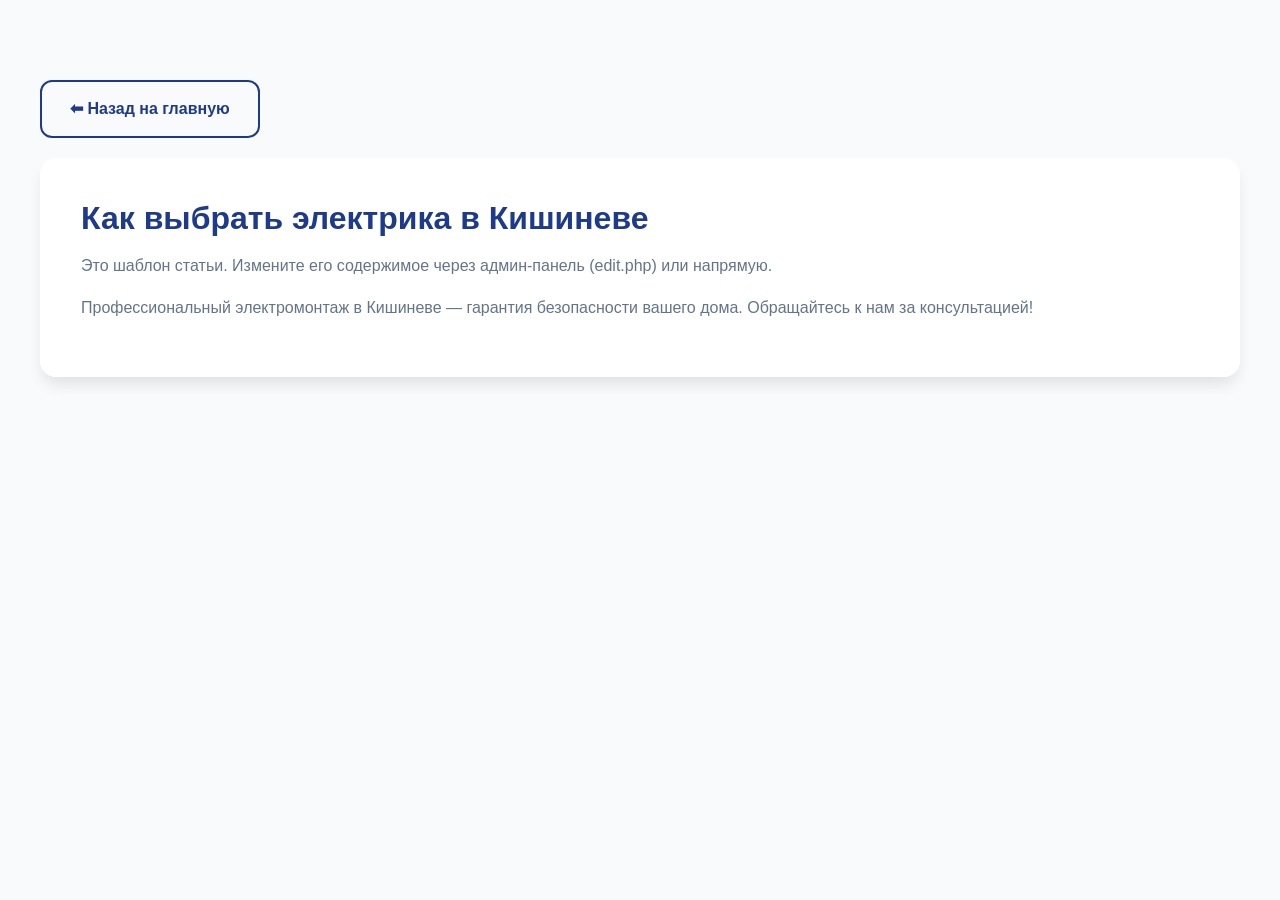
==== articles/article-1.html @ 0e9ad49f "Initial commit" ====
﻿<!DOCTYPE html>
<html lang='ru'>
<head>
    <meta charset='UTF-8'>
    <meta name='viewport' content='width=device-width, initial-scale=1.0'>
    <title>Как выбрать электрика в Кишиневе | Электрик Кишинев</title>
    <link rel='stylesheet' href='../style.css'>
</head>
<body class='bg-light'>
    <div class='container section-padding'>
        <a href='../index.html' class='btn btn-outline' style='margin-bottom: 20px;'>⬅ Назад на главную</a>
        <div class='glass-panel'>
            <h1>Как выбрать электрика в Кишиневе</h1>
            <p>Это шаблон статьи. Измените его содержимое через админ-панель (edit.php) или напрямую.</p>
            <p>Профессиональный электромонтаж в Кишиневе — гарантия безопасности вашего дома. Обращайтесь к нам за консультацией!</p>
        </div>
    </div>
</body>
</html>
---- style.css ----
:root {
  --primary: #1E3A8A; /* Deep Blue */
  --primary-light: #3B82F6;
  --accent: #F59E0B; /* Amber/Yellow for Electricity */
  --accent-hover: #D97706;
  --bg-light: #F8FAFC;
  --bg-white: #FFFFFF;
  --text-dark: #1E293B;
  --text-muted: #64748B;
  --bg-dark: #0F172A;
  --bg-darker: #020617;
  --glass-bg: rgba(255, 255, 255, 0.9);
  --glass-border: rgba(255, 255, 255, 0.2);
  --shadow-sm: 0 1px 3px rgba(0,0,0,0.1);
  --shadow-md: 0 4px 6px -1px rgba(0,0,0,0.1);
  --shadow-lg: 0 10px 15px -3px rgba(0,0,0,0.1);
  --radius: 12px;
  --transition: all 0.3s ease;
  
  --font-heading: 'Montserrat', sans-serif;
  --font-body: 'Inter', sans-serif;
}

* { margin: 0; padding: 0; box-sizing: border-box; }

html {
  scroll-behavior: smooth;
  font-size: 16px;
}

body {
  font-family: var(--font-body);
  color: var(--text-dark);
  background-color: var(--bg-light);
  line-height: 1.6;
}

/* Typography */
h1, h2, h3, h4, h5, h6 {
  font-family: var(--font-heading);
  font-weight: 700;
  line-height: 1.2;
  margin-bottom: 0.5em;
  color: var(--primary);
}

p { margin-bottom: 1rem; color: var(--text-muted); }
a { text-decoration: none; color: inherit; transition: var(--transition); }
ul { list-style: none; }

/* Layout & Utils */
.container {
  max-width: 1200px;
  margin: 0 auto;
  padding: 0 20px;
}
.container-narrow { max-width: 800px; }
.section-padding { padding: 80px 0; }
.text-center { text-align: center; }
.mt-15 { margin-top: 15px; }
.mt-30 { margin-top: 30px; }
.w-100 { width: 100%; }
.hidden { display: none !important; }
.bg-light { background-color: var(--bg-light); }
.bg-dark { background-color: var(--bg-dark); color: white; }
.bg-dark h2, .bg-dark h3, .bg-dark h4 { color: white; }
.bg-darker { background-color: var(--bg-darker); }

/* Grids */
.grid-2 { display: grid; grid-template-columns: repeat(2, 1fr); gap: 30px; }
.grid-3 { display: grid; grid-template-columns: repeat(auto-fit, minmax(300px, 1fr)); gap: 30px; }
.grid-4 { display: grid; grid-template-columns: repeat(auto-fit, minmax(250px, 1fr)); gap: 30px; }
.align-center { align-items: center; }

/* Buttons */
.btn {
  display: inline-block;
  padding: 14px 28px;
  border-radius: var(--radius);
  font-weight: 600;
  cursor: pointer;
  border: 2px solid transparent;
  text-align: center;
  transition: var(--transition);
  font-family: var(--font-heading);
}

.btn-primary {
  background-color: var(--accent);
  color: #fff;
  box-shadow: 0 4px 14px rgba(245, 158, 11, 0.4);
}
.btn-primary:hover {
  background-color: var(--accent-hover);
  transform: translateY(-2px);
  box-shadow: 0 6px 20px rgba(245, 158, 11, 0.6);
}

.btn-secondary {
  background-color: var(--bg-light);
  color: var(--text-dark);
  border: 2px solid #E2E8F0;
}
.btn-secondary:hover { background-color: #E2E8F0; }

.btn-outline {
  background-color: transparent;
  color: var(--primary);
  border-color: var(--primary);
}
.btn-outline:hover {
  background-color: var(--primary);
  color: white;
}

/* Glass Panel */
.glass-panel {
  background: var(--glass-bg);
  backdrop-filter: blur(10px);
  border: 1px solid var(--glass-border);
  border-radius: 16px;
  padding: 40px;
  box-shadow: var(--shadow-lg);
}

/* Navbar */
.navbar {
  position: fixed;
  top: 0; left: 0; right: 0;
  background: rgba(255, 255, 255, 0.95);
  backdrop-filter: blur(10px);
  z-index: 1000;
  box-shadow: var(--shadow-sm);
  padding: 15px 0;
}
.nav-wrapper {
  display: flex;
  justify-content: space-between;
  align-items: center;
}
.logo {
  font-family: var(--font-heading);
  font-weight: 800;
  font-size: 1.5rem;
  color: var(--primary);
  display: flex;
  align-items: center;
  gap: 10px;
}
.nav-right { display: flex; align-items: center; gap: 20px; }
.phone-link {
  font-weight: 700;
  color: var(--text-dark);
  font-size: 1.1rem;
}

/* Language Toggle Switch */
.lang-switch { display: flex; align-items: center; gap: 8px; font-weight: 600; font-size: 0.9rem;}
.lang-label { color: var(--text-muted); transition: 0.3s; }
.lang-label.active { color: var(--primary); font-weight: 800; }
.switch { position: relative; display: inline-block; width: 44px; height: 24px; }
.switch input { opacity: 0; width: 0; height: 0; }
.slider {
  position: absolute; cursor: pointer;
  top: 0; left: 0; right: 0; bottom: 0;
  background-color: var(--primary-light);
  transition: .4s;
}
.slider:before {
  position: absolute; content: "";
  height: 18px; width: 18px; left: 3px; bottom: 3px;
  background-color: white; transition: .4s;
}
input:checked + .slider { background-color: var(--accent); }
input:checked + .slider:before { transform: translateX(20px); }
.slider.round { border-radius: 34px; }
.slider.round:before { border-radius: 50%; }

/* Hero */
.hero {
  padding: 160px 0 80px;
  background: linear-gradient(135deg, #EFF6FF 0%, #DBEAFE 100%);
  position: relative;
  overflow: hidden;
}
.hero::before {
  content: '';
  position: absolute; right: -10%; top: 0;
  width: 50%; height: 100%;
  background: url('hero-bg.jpg') center/cover no-repeat;
  opacity: 0.1; /* Adjust background */
  z-index: 0;
}
.hero-content {
  position: relative; z-index: 1;
  max-width: 650px;
}
.hero h1 { font-size: 3.5rem; margin-bottom: 20px; }
.hero-subtitle { font-size: 1.25rem; margin-bottom: 40px; color: var(--text-dark); }
.badge {
  display: inline-block;
  background: rgba(30, 58, 138, 0.1);
  color: var(--primary);
  padding: 6px 14px;
  border-radius: 20px;
  font-size: 0.9rem;
  font-weight: 600;
  margin-bottom: 15px;
}
.hero-cta { display: flex; gap: 15px; }

/* Cards & Grid Items */
.benefit-card {
  background: var(--bg-white);
  padding: 30px;
  border-radius: var(--radius);
  box-shadow: var(--shadow-sm);
  transition: var(--transition);
  border-top: 4px solid var(--accent);
}
.benefit-card:hover { transform: translateY(-5px); box-shadow: var(--shadow-md); }
.benefit-card .icon { font-size: 2.5rem; margin-bottom: 15px; }

.service-card {
  background: var(--bg-white);
  border-radius: var(--radius);
  overflow: hidden;
  box-shadow: var(--shadow-sm);
}
.service-card img { width: 100%; height: 200px; object-fit: cover; }
.service-card h3, .service-card p { padding: 0 20px; }
.service-card h3 { margin-top: 20px; }
.service-card p { margin-bottom: 20px; }

/* Calculator / Quiz */
.quiz-header { margin-bottom: 30px; }
.progress-bar { width: 100%; height: 8px; background: #E2E8F0; border-radius: 4px; margin-top: 15px; overflow: hidden; }
.progress { height: 100%; background: var(--accent); transition: width 0.3s ease; }
.quiz-step h3 { margin-bottom: 20px; font-size: 1.5rem; }
.quiz-options { display: flex; flex-direction: column; gap: 15px; }
.quiz-radio {
  display: flex; align-items: center; padding: 15px 20px;
  border: 2px solid #E2E8F0; border-radius: 8px; cursor: pointer; transition: 0.2s;
}
.quiz-radio:hover { border-color: var(--primary-light); }
.quiz-radio input { margin-right: 15px; transform: scale(1.2); }
.quiz-input {
  width: 100%; padding: 15px; border: 2px solid #E2E8F0; border-radius: 8px;
  font-size: 1.1rem; font-family: var(--font-body);
}

/* Forms */
.form-group { margin-bottom: 20px; }
.form-control {
  width: 100%; padding: 14px; border: 1px solid #CBD5E1; border-radius: 8px;
  font-family: inherit; font-size: 1rem; transition: 0.3s;
}
.form-control:focus { outline: none; border-color: var(--primary); box-shadow: 0 0 0 3px rgba(59, 130, 246, 0.2); }

/* Steps */
.step-card { text-align: center; padding: 20px; }
.step-num {
  width: 60px; height: 60px; line-height: 60px;
  background: var(--primary); color: white;
  border-radius: 50%; font-size: 1.5rem; font-weight: 700;
  margin: 0 auto 20px; font-family: var(--font-heading);
}

/* Table */
.table-container { overflow-x: auto; }
.prices-table {
  width: 100%; border-collapse: collapse; background: white;
  border-radius: var(--radius); overflow: hidden; box-shadow: var(--shadow-sm);
}
.prices-table th, .prices-table td { padding: 15px 20px; text-align: left; border-bottom: 1px solid #E2E8F0; }
.prices-table th { background: var(--primary); color: white; font-weight: 600; font-family: var(--font-heading);}
.prices-table tr:last-child td { border-bottom: none; }
.prices-table tr:hover td { background: #F8FAFC; }

/* Reviews */
.review-card {
  background: white; padding: 30px; border-radius: var(--radius); box-shadow: var(--shadow-sm);
}
.stars { color: var(--accent); margin-bottom: 15px; font-size: 1.2rem; }
.review-text { font-style: italic; }
.review-author { font-weight: 700; color: var(--primary); margin-top: 15px; }

/* Gallery */
.gallery-item { position: relative; border-radius: var(--radius); overflow: hidden; aspect-ratio: 4/3; }
.gallery-item img { width: 100%; height: 100%; object-fit: cover; transition: 0.5s; }
.gallery-item:hover img { transform: scale(1.05); }
.gallery-label {
  position: absolute; bottom: 0; left: 0; right: 0;
  background: rgba(15, 23, 42, 0.8); color: white;
  padding: 15px; font-weight: 600; transform: translateY(100%); transition: 0.3s;
}
.gallery-item:hover .gallery-label { transform: translateY(0); }

/* Why me & Image */
.rounded-img { border-radius: 20px; box-shadow: var(--shadow-lg); width: 100%; height: auto; }
.check-list li {
  position: relative; padding-left: 30px; margin-bottom: 15px; font-weight: 500; font-size: 1.1rem;
}
.check-list li::before {
  content: '✓'; position: absolute; left: 0; top: 0; color: var(--accent); font-weight: bold; font-size: 1.2rem;
}

/* Footer / Contact */
.accordion-item { border-bottom: 1px solid rgba(255,255,255,0.1); padding: 15px 0; }
.accordion-header { cursor: pointer; display: flex; justify-content: space-between; align-items: center; }
.accordion-body { padding-top: 10px; color: #CBD5E1; }
#articles-list li { margin-bottom: 10px; }
#articles-list a { color: var(--accent); text-decoration: underline; }
#articles-list a:hover { color: white; }

.footer { padding: 30px 0; border-top: 1px solid rgba(255,255,255,0.05); }

/* Responsive */
@media (max-width: 768px) {
  .hero h1 { font-size: 2.5rem; }
  .grid-2, .grid-3, .grid-4 { grid-template-columns: 1fr; }
  .hero-cta { flex-direction: column; }
  .nav-right .phone-link { display: none; }
}
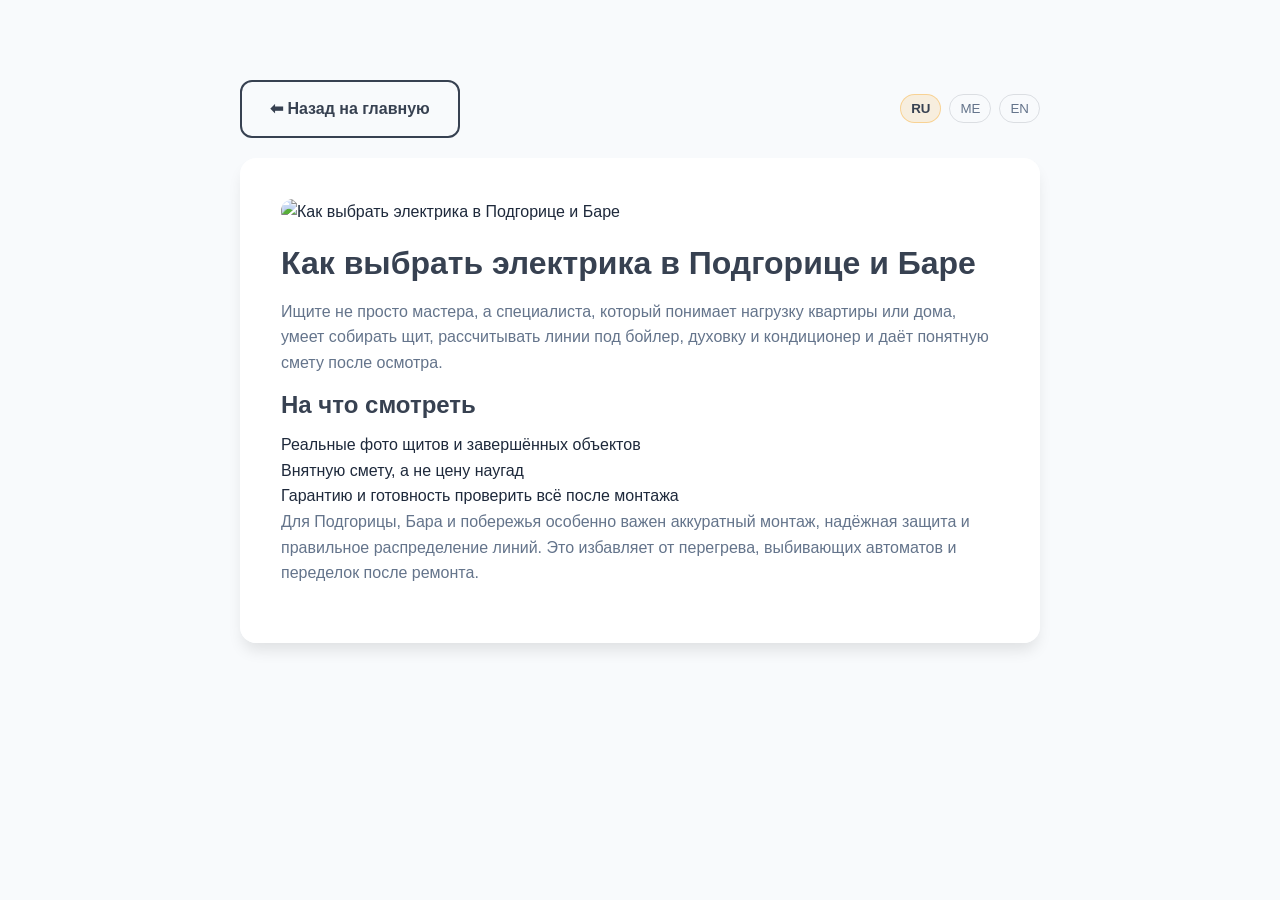
==== commit 1992fc86: "Localize site for Montenegro, add RU/ME/EN, update logo and articles" ====
--- a/articles/article-1.html
+++ b/articles/article-1.html
@@ -1,19 +1,11 @@
 ﻿<!DOCTYPE html>
-<html lang='ru'>
+<html lang="ru">
 <head>
-    <meta charset='UTF-8'>
-    <meta name='viewport' content='width=device-width, initial-scale=1.0'>
-    <title>Как выбрать электрика в Кишиневе | Электрик Кишинев</title>
-    <link rel='stylesheet' href='../style.css'>
+<meta charset="UTF-8">
+<meta name="viewport" content="width=device-width, initial-scale=1.0">
+<meta name="description" data-ru="Как выбрать электрика в Подгорице и Баре." data-ro="Kako izabrati električara u Podgorici i Baru." data-en="How to choose an electrician in Podgorica and Bar." content="Как выбрать электрика в Подгорице и Баре.">
+<title data-ru="Как выбрать электрика в Подгорице и Баре" data-ro="Kako izabrati električara u Podgorici i Baru" data-en="How to choose an electrician in Podgorica and Bar">Как выбрать электрика в Подгорице и Баре</title>
+<link rel="stylesheet" href="../style.css">
+<script defer src="article-lang.js"></script>
 </head>
-<body class='bg-light'>
-    <div class='container section-padding'>
-        <a href='../index.html' class='btn btn-outline' style='margin-bottom: 20px;'>⬅ Назад на главную</a>
-        <div class='glass-panel'>
-            <h1>Как выбрать электрика в Кишиневе</h1>
-            <p>Это шаблон статьи. Измените его содержимое через админ-панель (edit.php) или напрямую.</p>
-            <p>Профессиональный электромонтаж в Кишиневе — гарантия безопасности вашего дома. Обращайтесь к нам за консультацией!</p>
-        </div>
-    </div>
-</body>
-</html>
+<body class="bg-light"><div class="container section-padding container-narrow"><div style="display:flex;justify-content:space-between;gap:16px;align-items:center;flex-wrap:wrap;margin-bottom:20px;"><a href="../index.html" class="btn btn-outline" data-ru="⬅ Назад на главную" data-ro="⬅ Nazad na početnu" data-en="⬅ Back to home">⬅ Назад на главную</a><div class="lang-switch"><button class="lang-label active" type="button" data-lang="ru">RU</button><button class="lang-label" type="button" data-lang="ro">ME</button><button class="lang-label" type="button" data-lang="en">EN</button></div></div><div class="glass-panel"><img src="../images/article-1.png" alt="Electrician" data-alt-ru="Как выбрать электрика в Подгорице и Баре" data-alt-ro="Kako izabrati električara u Podgorici i Baru" data-alt-en="How to choose an electrician in Podgorica and Bar" style="width:100%;border-radius:12px;margin-bottom:20px;"><h1 data-ru="Как выбрать электрика в Подгорице и Баре" data-ro="Kako izabrati električara u Podgorici i Baru" data-en="How to choose an electrician in Podgorica and Bar">Как выбрать электрика в Подгорице и Баре</h1><p data-ru="Ищите не просто мастера, а специалиста, который понимает нагрузку квартиры или дома, умеет собирать щит, рассчитывать линии под бойлер, духовку и кондиционер и даёт понятную смету после осмотра." data-ro="Tražite ne samo majstora, već stručnjaka koji razumije opterećenje stana ili kuće, zna da sastavi ormar, izračuna linije za bojler, rernu i klimu i daje jasnu ponudu nakon pregleda." data-en="Look not just for a handyman, but for a specialist who understands apartment and house loads, knows how to assemble panels, calculate lines for boilers, ovens, and AC units, and gives a clear quote after inspection.">Ищите не просто мастера, а специалиста, который понимает нагрузку квартиры или дома, умеет собирать щит, рассчитывать линии под бойлер, духовку и кондиционер и даёт понятную смету после осмотра.</p><h2 data-ru="На что смотреть" data-ro="Na šta obratiti pažnju" data-en="What to look for">На что смотреть</h2><ul><li data-ru="Реальные фото щитов и завершённых объектов" data-ro="Stvarne fotografije ormara i završenih objekata" data-en="Real photos of panels and completed projects">Реальные фото щитов и завершённых объектов</li><li data-ru="Внятную смету, а не цену наугад" data-ro="Jasnu ponudu, a ne cijenu napamet" data-en="A clear quote instead of a random price">Внятную смету, а не цену наугад</li><li data-ru="Гарантию и готовность проверить всё после монтажа" data-ro="Garanciju i spremnost da se sve provjeri nakon montaže" data-en="A warranty and willingness to test everything after installation">Гарантию и готовность проверить всё после монтажа</li></ul><p data-ru="Для Подгорицы, Бара и побережья особенно важен аккуратный монтаж, надёжная защита и правильное распределение линий. Это избавляет от перегрева, выбивающих автоматов и переделок после ремонта." data-ro="Za Podgoricu, Bar i primorje posebno su važni uredna montaža, pouzdana zaštita i pravilna raspodjela linija. To štedi od pregrijavanja, ispadanja automata i skupih prepravki nakon renoviranja." data-en="For Podgorica, Bar, and the coast, clean installation, reliable protection, and proper circuit grouping are especially important. This helps avoid overheating, tripping breakers, and expensive rework after renovation.">Для Подгорицы, Бара и побережья особенно важен аккуратный монтаж, надёжная защита и правильное распределение линий. Это избавляет от перегрева, выбивающих автоматов и переделок после ремонта.</p></div></div></body></html>
--- a/style.css
+++ b/style.css
@@ -1,27 +1,33 @@
 :root {
-  --primary: #1E3A8A; /* Deep Blue */
-  --primary-light: #3B82F6;
-  --accent: #F59E0B; /* Amber/Yellow for Electricity */
-  --accent-hover: #D97706;
+  --primary: #374151;
+  /* Dark Gray */
+  --primary-light: #4B5563;
+  --accent: #FACC15;
+  /* Electric Yellow */
+  --accent-hover: #EAB308;
   --bg-light: #F8FAFC;
   --bg-white: #FFFFFF;
   --text-dark: #1E293B;
   --text-muted: #64748B;
-  --bg-dark: #0F172A;
-  --bg-darker: #020617;
+  --bg-dark: #1F2937;
+  --bg-darker: #111827;
   --glass-bg: rgba(255, 255, 255, 0.9);
   --glass-border: rgba(255, 255, 255, 0.2);
-  --shadow-sm: 0 1px 3px rgba(0,0,0,0.1);
-  --shadow-md: 0 4px 6px -1px rgba(0,0,0,0.1);
-  --shadow-lg: 0 10px 15px -3px rgba(0,0,0,0.1);
+  --shadow-sm: 0 1px 3px rgba(0, 0, 0, 0.1);
+  --shadow-md: 0 4px 6px -1px rgba(0, 0, 0, 0.1);
+  --shadow-lg: 0 10px 15px -3px rgba(0, 0, 0, 0.1);
   --radius: 12px;
   --transition: all 0.3s ease;
-  
+
   --font-heading: 'Montserrat', sans-serif;
   --font-body: 'Inter', sans-serif;
 }
 
-* { margin: 0; padding: 0; box-sizing: border-box; }
+* {
+  margin: 0;
+  padding: 0;
+  box-sizing: border-box;
+}
 
 html {
   scroll-behavior: smooth;
@@ -36,7 +42,12 @@
 }
 
 /* Typography */
-h1, h2, h3, h4, h5, h6 {
+h1,
+h2,
+h3,
+h4,
+h5,
+h6 {
   font-family: var(--font-heading);
   font-weight: 700;
   line-height: 1.2;
@@ -44,9 +55,20 @@
   color: var(--primary);
 }
 
-p { margin-bottom: 1rem; color: var(--text-muted); }
-a { text-decoration: none; color: inherit; transition: var(--transition); }
-ul { list-style: none; }
+p {
+  margin-bottom: 1rem;
+  color: var(--text-muted);
+}
+
+a {
+  text-decoration: none;
+  color: inherit;
+  transition: var(--transition);
+}
+
+ul {
+  list-style: none;
+}
 
 /* Layout & Utils */
 .container {
@@ -54,23 +76,80 @@
   margin: 0 auto;
   padding: 0 20px;
 }
-.container-narrow { max-width: 800px; }
-.section-padding { padding: 80px 0; }
-.text-center { text-align: center; }
-.mt-15 { margin-top: 15px; }
-.mt-30 { margin-top: 30px; }
-.w-100 { width: 100%; }
-.hidden { display: none !important; }
-.bg-light { background-color: var(--bg-light); }
-.bg-dark { background-color: var(--bg-dark); color: white; }
-.bg-dark h2, .bg-dark h3, .bg-dark h4 { color: white; }
-.bg-darker { background-color: var(--bg-darker); }
+
+.container-narrow {
+  max-width: 800px;
+}
+
+.section-padding {
+  padding: 80px 0;
+}
+
+.text-center {
+  text-align: center;
+}
+
+.mt-15 {
+  margin-top: 15px;
+}
+
+.mt-30 {
+  margin-top: 30px;
+}
+
+.w-100 {
+  width: 100%;
+}
+
+.hidden {
+  display: none !important;
+}
+
+.bg-light {
+  background-color: var(--bg-light);
+}
+
+.bg-dark {
+  background-color: var(--bg-dark);
+  color: white;
+}
+
+.bg-dark h2,
+.bg-dark h3,
+.bg-dark h4 {
+  color: white;
+}
+
+.bg-darker {
+  background-color: var(--bg-darker);
+}
+
+.highlight-yellow {
+  color: var(--accent);
+}
 
 /* Grids */
-.grid-2 { display: grid; grid-template-columns: repeat(2, 1fr); gap: 30px; }
-.grid-3 { display: grid; grid-template-columns: repeat(auto-fit, minmax(300px, 1fr)); gap: 30px; }
-.grid-4 { display: grid; grid-template-columns: repeat(auto-fit, minmax(250px, 1fr)); gap: 30px; }
-.align-center { align-items: center; }
+.grid-2 {
+  display: grid;
+  grid-template-columns: repeat(2, 1fr);
+  gap: 30px;
+}
+
+.grid-3 {
+  display: grid;
+  grid-template-columns: repeat(auto-fit, minmax(300px, 1fr));
+  gap: 30px;
+}
+
+.grid-4 {
+  display: grid;
+  grid-template-columns: repeat(auto-fit, minmax(250px, 1fr));
+  gap: 30px;
+}
+
+.align-center {
+  align-items: center;
+}
 
 /* Buttons */
 .btn {
@@ -87,13 +166,15 @@
 
 .btn-primary {
   background-color: var(--accent);
-  color: #fff;
-  box-shadow: 0 4px 14px rgba(245, 158, 11, 0.4);
-}
+  color: var(--bg-darker);
+  box-shadow: 0 4px 14px rgba(250, 204, 21, 0.4);
+}
+
 .btn-primary:hover {
   background-color: var(--accent-hover);
+  color: var(--bg-darker);
   transform: translateY(-2px);
-  box-shadow: 0 6px 20px rgba(245, 158, 11, 0.6);
+  box-shadow: 0 6px 20px rgba(250, 204, 21, 0.6);
 }
 
 .btn-secondary {
@@ -101,13 +182,17 @@
   color: var(--text-dark);
   border: 2px solid #E2E8F0;
 }
-.btn-secondary:hover { background-color: #E2E8F0; }
+
+.btn-secondary:hover {
+  background-color: #E2E8F0;
+}
 
 .btn-outline {
   background-color: transparent;
   color: var(--primary);
   border-color: var(--primary);
 }
+
 .btn-outline:hover {
   background-color: var(--primary);
   color: white;
@@ -126,18 +211,22 @@
 /* Navbar */
 .navbar {
   position: fixed;
-  top: 0; left: 0; right: 0;
+  top: 0;
+  left: 0;
+  right: 0;
   background: rgba(255, 255, 255, 0.95);
   backdrop-filter: blur(10px);
   z-index: 1000;
   box-shadow: var(--shadow-sm);
   padding: 15px 0;
 }
+
 .nav-wrapper {
   display: flex;
   justify-content: space-between;
   align-items: center;
 }
+
 .logo {
   font-family: var(--font-heading);
   font-weight: 800;
@@ -147,7 +236,20 @@
   align-items: center;
   gap: 10px;
 }
-.nav-right { display: flex; align-items: center; gap: 20px; }
+
+.site-logo {
+  width: 42px;
+  height: 42px;
+  display: block;
+  object-fit: contain;
+}
+
+.nav-right {
+  display: flex;
+  align-items: center;
+  gap: 20px;
+}
+
 .phone-link {
   font-weight: 700;
   color: var(--text-dark);
@@ -155,48 +257,98 @@
 }
 
 /* Language Toggle Switch */
-.lang-switch { display: flex; align-items: center; gap: 8px; font-weight: 600; font-size: 0.9rem;}
-.lang-label { color: var(--text-muted); transition: 0.3s; }
-.lang-label.active { color: var(--primary); font-weight: 800; }
-.switch { position: relative; display: inline-block; width: 44px; height: 24px; }
-.switch input { opacity: 0; width: 0; height: 0; }
-.slider {
-  position: absolute; cursor: pointer;
-  top: 0; left: 0; right: 0; bottom: 0;
-  background-color: var(--primary-light);
-  transition: .4s;
-}
-.slider:before {
-  position: absolute; content: "";
-  height: 18px; width: 18px; left: 3px; bottom: 3px;
-  background-color: white; transition: .4s;
-}
-input:checked + .slider { background-color: var(--accent); }
-input:checked + .slider:before { transform: translateX(20px); }
-.slider.round { border-radius: 34px; }
-.slider.round:before { border-radius: 50%; }
+.lang-switch {
+  display: flex;
+  align-items: center;
+  gap: 8px;
+  font-weight: 600;
+  font-size: 0.9rem;
+  flex-wrap: wrap;
+}
+
+.lang-label {
+  background: transparent;
+  border: 1px solid rgba(15, 23, 42, 0.12);
+  border-radius: 999px;
+  padding: 6px 10px;
+  color: var(--text-muted);
+  cursor: pointer;
+  transition: 0.3s;
+}
+
+.lang-label.active {
+  color: var(--primary);
+  font-weight: 800;
+  background: rgba(245, 158, 11, 0.12);
+  border-color: rgba(245, 158, 11, 0.35);
+}
 
 /* Hero */
 .hero {
   padding: 160px 0 80px;
-  background: linear-gradient(135deg, #EFF6FF 0%, #DBEAFE 100%);
+  background: linear-gradient(135deg, #F3F4F6 0%, #E5E7EB 100%);
   position: relative;
   overflow: hidden;
 }
+
 .hero::before {
   content: '';
-  position: absolute; right: -10%; top: 0;
-  width: 50%; height: 100%;
-  background: url('hero-bg.jpg') center/cover no-repeat;
-  opacity: 0.1; /* Adjust background */
+  position: absolute;
+  right: -10%;
+  top: 0;
+  width: 50%;
+  height: 100%;
+  background: url('images/hero-bg.png') center/cover no-repeat;
+  opacity: 0.15;
   z-index: 0;
 }
+
+.hero-grid {
+  display: grid;
+  grid-template-columns: 1fr 1fr;
+  align-items: center;
+  gap: 40px;
+  position: relative;
+  z-index: 1;
+}
+
 .hero-content {
-  position: relative; z-index: 1;
+  position: relative;
+  z-index: 1;
   max-width: 650px;
 }
-.hero h1 { font-size: 3.5rem; margin-bottom: 20px; }
-.hero-subtitle { font-size: 1.25rem; margin-bottom: 40px; color: var(--text-dark); }
+
+.hero-image-wrapper {
+  position: relative;
+  z-index: 1;
+}
+
+.hero-image-wrapper img {
+  width: 100%;
+  max-width: 500px;
+  border-radius: 20px;
+  box-shadow: 0 20px 25px -5px rgba(0, 0, 0, 0.1);
+  transform: rotate(3deg);
+  transition: transform 0.3s;
+  display: block;
+  margin: 0 auto;
+}
+
+.hero-image-wrapper img:hover {
+  transform: rotate(0deg) scale(1.02);
+}
+
+.hero h1 {
+  font-size: 3.5rem;
+  margin-bottom: 20px;
+}
+
+.hero-subtitle {
+  font-size: 1.25rem;
+  margin-bottom: 40px;
+  color: var(--text-dark);
+}
+
 .badge {
   display: inline-block;
   background: rgba(30, 58, 138, 0.1);
@@ -207,7 +359,11 @@
   font-weight: 600;
   margin-bottom: 15px;
 }
-.hero-cta { display: flex; gap: 15px; }
+
+.hero-cta {
+  display: flex;
+  gap: 15px;
+}
 
 /* Cards & Grid Items */
 .benefit-card {
@@ -218,8 +374,16 @@
   transition: var(--transition);
   border-top: 4px solid var(--accent);
 }
-.benefit-card:hover { transform: translateY(-5px); box-shadow: var(--shadow-md); }
-.benefit-card .icon { font-size: 2.5rem; margin-bottom: 15px; }
+
+.benefit-card:hover {
+  transform: translateY(-5px);
+  box-shadow: var(--shadow-md);
+}
+
+.benefit-card .icon {
+  font-size: 2.5rem;
+  margin-bottom: 15px;
+}
 
 .service-card {
   background: var(--bg-white);
@@ -227,98 +391,436 @@
   overflow: hidden;
   box-shadow: var(--shadow-sm);
 }
-.service-card img { width: 100%; height: 200px; object-fit: cover; }
-.service-card h3, .service-card p { padding: 0 20px; }
-.service-card h3 { margin-top: 20px; }
-.service-card p { margin-bottom: 20px; }
+
+.service-card img {
+  width: 100%;
+  height: 200px;
+  object-fit: cover;
+}
+
+.service-card h3,
+.service-card p {
+  padding: 0 20px;
+}
+
+.service-card h3 {
+  margin-top: 20px;
+}
+
+.service-card p {
+  margin-bottom: 20px;
+}
 
 /* Calculator / Quiz */
-.quiz-header { margin-bottom: 30px; }
-.progress-bar { width: 100%; height: 8px; background: #E2E8F0; border-radius: 4px; margin-top: 15px; overflow: hidden; }
-.progress { height: 100%; background: var(--accent); transition: width 0.3s ease; }
-.quiz-step h3 { margin-bottom: 20px; font-size: 1.5rem; }
-.quiz-options { display: flex; flex-direction: column; gap: 15px; }
+.quiz-header {
+  margin-bottom: 30px;
+}
+
+.progress-bar {
+  width: 100%;
+  height: 8px;
+  background: #E2E8F0;
+  border-radius: 4px;
+  margin-top: 15px;
+  margin-bottom: 25px;
+  overflow: hidden;
+}
+
+.progress {
+  height: 100%;
+  background: var(--accent);
+  transition: width 0.3s ease;
+}
+
+.quiz-step h3 {
+  margin-bottom: 25px;
+  font-size: 1.5rem;
+}
+
+.quiz-options {
+  display: flex;
+  flex-direction: column;
+  gap: 20px;
+}
+
 .quiz-radio {
-  display: flex; align-items: center; padding: 15px 20px;
-  border: 2px solid #E2E8F0; border-radius: 8px; cursor: pointer; transition: 0.2s;
-}
-.quiz-radio:hover { border-color: var(--primary-light); }
-.quiz-radio input { margin-right: 15px; transform: scale(1.2); }
+  display: flex;
+  align-items: center;
+  padding: 18px 20px;
+  border: 2px solid #E2E8F0;
+  border-radius: 8px;
+  cursor: pointer;
+  transition: 0.2s;
+}
+
+.quiz-radio:hover {
+  border-color: var(--primary-light);
+  background: #F8FAFC;
+}
+
+.quiz-radio input {
+  margin-right: 15px;
+  transform: scale(1.3);
+}
+
 .quiz-input {
-  width: 100%; padding: 15px; border: 2px solid #E2E8F0; border-radius: 8px;
-  font-size: 1.1rem; font-family: var(--font-body);
+  width: 100%;
+  padding: 18px;
+  border: 2px solid #E2E8F0;
+  border-radius: 8px;
+  font-size: 1.1rem;
+  font-family: var(--font-body);
+  margin-bottom: 10px;
+}
+
+.quiz-footer {
+  margin-top: 30px;
+  display: flex;
+  justify-content: space-between;
+  align-items: center;
 }
 
 /* Forms */
-.form-group { margin-bottom: 20px; }
+.form-group {
+  margin-bottom: 20px;
+}
+
+.form-label {
+  display: inline-block;
+  margin-bottom: 8px;
+  color: var(--text-dark);
+  font-family: var(--font-heading);
+  font-size: 0.95rem;
+  font-weight: 700;
+  letter-spacing: 0.01em;
+}
+
 .form-control {
-  width: 100%; padding: 14px; border: 1px solid #CBD5E1; border-radius: 8px;
-  font-family: inherit; font-size: 1rem; transition: 0.3s;
-}
-.form-control:focus { outline: none; border-color: var(--primary); box-shadow: 0 0 0 3px rgba(59, 130, 246, 0.2); }
+  width: 100%;
+  padding: 14px;
+  border: 1px solid #CBD5E1;
+  border-radius: 8px;
+  font-family: inherit;
+  font-size: 1rem;
+  color: var(--text-dark);
+  background: rgba(255, 255, 255, 0.98);
+  transition: 0.3s;
+}
+
+.form-control::placeholder {
+  color: #475569;
+  opacity: 1;
+}
+
+.form-control:focus {
+  outline: none;
+  border-color: var(--primary);
+  box-shadow: 0 0 0 3px rgba(59, 130, 246, 0.2);
+}
 
 /* Steps */
-.step-card { text-align: center; padding: 20px; }
+.step-card {
+  text-align: center;
+  padding: 20px;
+}
+
 .step-num {
-  width: 60px; height: 60px; line-height: 60px;
-  background: var(--primary); color: white;
-  border-radius: 50%; font-size: 1.5rem; font-weight: 700;
-  margin: 0 auto 20px; font-family: var(--font-heading);
+  width: 60px;
+  height: 60px;
+  line-height: 60px;
+  background: var(--primary);
+  color: white;
+  border-radius: 50%;
+  font-size: 1.5rem;
+  font-weight: 700;
+  margin: 0 auto 20px;
+  font-family: var(--font-heading);
 }
 
 /* Table */
-.table-container { overflow-x: auto; }
+.table-container {
+  overflow-x: auto;
+}
+
 .prices-table {
-  width: 100%; border-collapse: collapse; background: white;
-  border-radius: var(--radius); overflow: hidden; box-shadow: var(--shadow-sm);
-}
-.prices-table th, .prices-table td { padding: 15px 20px; text-align: left; border-bottom: 1px solid #E2E8F0; }
-.prices-table th { background: var(--primary); color: white; font-weight: 600; font-family: var(--font-heading);}
-.prices-table tr:last-child td { border-bottom: none; }
-.prices-table tr:hover td { background: #F8FAFC; }
+  width: 100%;
+  border-collapse: collapse;
+  background: white;
+  border-radius: var(--radius);
+  overflow: hidden;
+  box-shadow: var(--shadow-sm);
+}
+
+.prices-table th,
+.prices-table td {
+  padding: 15px 20px;
+  text-align: left;
+  border-bottom: 1px solid #E2E8F0;
+}
+
+.prices-table th {
+  background: var(--primary);
+  color: white;
+  font-weight: 600;
+  font-family: var(--font-heading);
+}
+
+.prices-table tr:last-child td {
+  border-bottom: none;
+}
+
+.prices-table tr:hover td {
+  background: #F8FAFC;
+}
 
 /* Reviews */
 .review-card {
-  background: white; padding: 30px; border-radius: var(--radius); box-shadow: var(--shadow-sm);
-}
-.stars { color: var(--accent); margin-bottom: 15px; font-size: 1.2rem; }
-.review-text { font-style: italic; }
-.review-author { font-weight: 700; color: var(--primary); margin-top: 15px; }
+  background: white;
+  padding: 30px;
+  border-radius: var(--radius);
+  box-shadow: var(--shadow-sm);
+}
+
+.stars {
+  color: var(--accent);
+  margin-bottom: 15px;
+  font-size: 1.2rem;
+}
+
+.review-text {
+  font-style: italic;
+}
+
+.review-author {
+  font-weight: 700;
+  color: var(--primary);
+  margin-top: 15px;
+}
 
 /* Gallery */
-.gallery-item { position: relative; border-radius: var(--radius); overflow: hidden; aspect-ratio: 4/3; }
-.gallery-item img { width: 100%; height: 100%; object-fit: cover; transition: 0.5s; }
-.gallery-item:hover img { transform: scale(1.05); }
+.gallery-item {
+  position: relative;
+  border-radius: var(--radius);
+  overflow: hidden;
+  aspect-ratio: 4/3;
+}
+
+.gallery-item img {
+  width: 100%;
+  height: 100%;
+  object-fit: cover;
+  transition: 0.5s;
+}
+
+.gallery-item:hover img {
+  transform: scale(1.05);
+}
+
 .gallery-label {
-  position: absolute; bottom: 0; left: 0; right: 0;
-  background: rgba(15, 23, 42, 0.8); color: white;
-  padding: 15px; font-weight: 600; transform: translateY(100%); transition: 0.3s;
-}
-.gallery-item:hover .gallery-label { transform: translateY(0); }
+  position: absolute;
+  bottom: 0;
+  left: 0;
+  right: 0;
+  background: rgba(15, 23, 42, 0.8);
+  color: white;
+  padding: 15px;
+  font-weight: 600;
+  transform: translateY(100%);
+  transition: 0.3s;
+}
+
+.gallery-item:hover .gallery-label {
+  transform: translateY(0);
+}
 
 /* Why me & Image */
-.rounded-img { border-radius: 20px; box-shadow: var(--shadow-lg); width: 100%; height: auto; }
+.rounded-img {
+  border-radius: 20px;
+  box-shadow: var(--shadow-lg);
+  width: 100%;
+  height: auto;
+}
+
 .check-list li {
-  position: relative; padding-left: 30px; margin-bottom: 15px; font-weight: 500; font-size: 1.1rem;
-}
+  position: relative;
+  padding-left: 30px;
+  margin-bottom: 15px;
+  font-weight: 500;
+  font-size: 1.1rem;
+}
+
 .check-list li::before {
-  content: '✓'; position: absolute; left: 0; top: 0; color: var(--accent); font-weight: bold; font-size: 1.2rem;
+  content: '✓';
+  position: absolute;
+  left: 0;
+  top: 0;
+  color: var(--accent);
+  font-weight: bold;
+  font-size: 1.2rem;
 }
 
 /* Footer / Contact */
-.accordion-item { border-bottom: 1px solid rgba(255,255,255,0.1); padding: 15px 0; }
-.accordion-header { cursor: pointer; display: flex; justify-content: space-between; align-items: center; }
-.accordion-body { padding-top: 10px; color: #CBD5E1; }
-#articles-list li { margin-bottom: 10px; }
-#articles-list a { color: var(--accent); text-decoration: underline; }
-#articles-list a:hover { color: white; }
-
-.footer { padding: 30px 0; border-top: 1px solid rgba(255,255,255,0.05); }
+.accordion-item {
+  border-bottom: 1px solid rgba(255, 255, 255, 0.1);
+  padding: 15px 0;
+}
+
+.accordion-header {
+  cursor: pointer;
+  display: flex;
+  justify-content: space-between;
+  align-items: center;
+}
+
+.accordion-body {
+  padding-top: 10px;
+  color: #CBD5E1;
+}
+
+#articles-list li {
+  margin-bottom: 10px;
+}
+
+#articles-list a {
+  color: var(--accent);
+  text-decoration: underline;
+}
+
+#articles-list a:hover {
+  color: white;
+}
+
+.footer {
+  padding: 30px 0;
+  border-top: 1px solid rgba(255, 255, 255, 0.05);
+}
+
+/* Floating Messenger */
+.floating-btn {
+  position: fixed;
+  bottom: 30px;
+  right: 30px;
+  z-index: 1000;
+  display: flex;
+  flex-direction: column;
+  align-items: flex-end;
+  gap: 15px;
+}
+
+.floating-btn-options {
+  display: flex;
+  flex-direction: column;
+  gap: 10px;
+  opacity: 0;
+  pointer-events: none;
+  transform: translateY(20px);
+  transition: all 0.3s cubic-bezier(0.68, -0.55, 0.265, 1.55);
+}
+
+.floating-btn.active .floating-btn-options {
+  opacity: 1;
+  pointer-events: auto;
+  transform: translateY(0);
+}
+
+.f-opt {
+  width: 50px;
+  height: 50px;
+  border-radius: 50%;
+  display: flex;
+  justify-content: center;
+  align-items: center;
+  box-shadow: var(--shadow-md);
+  transition: transform 0.2s;
+}
+
+.f-opt:hover {
+  transform: scale(1.1);
+}
+
+.f-opt.telegram {
+  background: #0088cc;
+}
+
+.f-opt.viber {
+  background: #665cac;
+}
+
+.f-opt.whatsapp {
+  background: #25d366;
+}
+
+.f-opt.phone {
+  background: var(--accent);
+}
+
+.f-toggle {
+  width: 60px;
+  height: 60px;
+  border-radius: 50%;
+  background: var(--primary);
+  border: none;
+  cursor: pointer;
+  display: flex;
+  justify-content: center;
+  align-items: center;
+  box-shadow: 0 4px 14px rgba(30, 58, 138, 0.4);
+  transition: transform 0.2s, background 0.2s;
+}
+
+.f-toggle:hover {
+  transform: scale(1.1);
+  background: var(--primary-light);
+}
+
+.f-toggle .msg-icon,
+.f-toggle .close-icon {
+  position: absolute;
+  transition: all 0.3s;
+}
+
+.f-toggle .hidden {
+  opacity: 0;
+  transform: rotate(-90deg) scale(0);
+}
+
+/* Responsive */
+@media (max-width: 900px) {
+  .hero-grid {
+    grid-template-columns: 1fr;
+    text-align: center;
+  }
+
+  .hero-image-wrapper {
+    margin-top: 30px;
+  }
+
+  .hero-image-wrapper img {
+    transform: none;
+  }
+
+  .hero-cta {
+    justify-content: center;
+  }
+}
 
 /* Responsive */
 @media (max-width: 768px) {
-  .hero h1 { font-size: 2.5rem; }
-  .grid-2, .grid-3, .grid-4 { grid-template-columns: 1fr; }
-  .hero-cta { flex-direction: column; }
-  .nav-right .phone-link { display: none; }
-}
+  .hero h1 {
+    font-size: 2.5rem;
+  }
+
+  .grid-2,
+  .grid-3,
+  .grid-4 {
+    grid-template-columns: 1fr;
+  }
+
+  .hero-cta {
+    flex-direction: column;
+  }
+
+  .nav-right .phone-link {
+    display: none;
+  }
+}
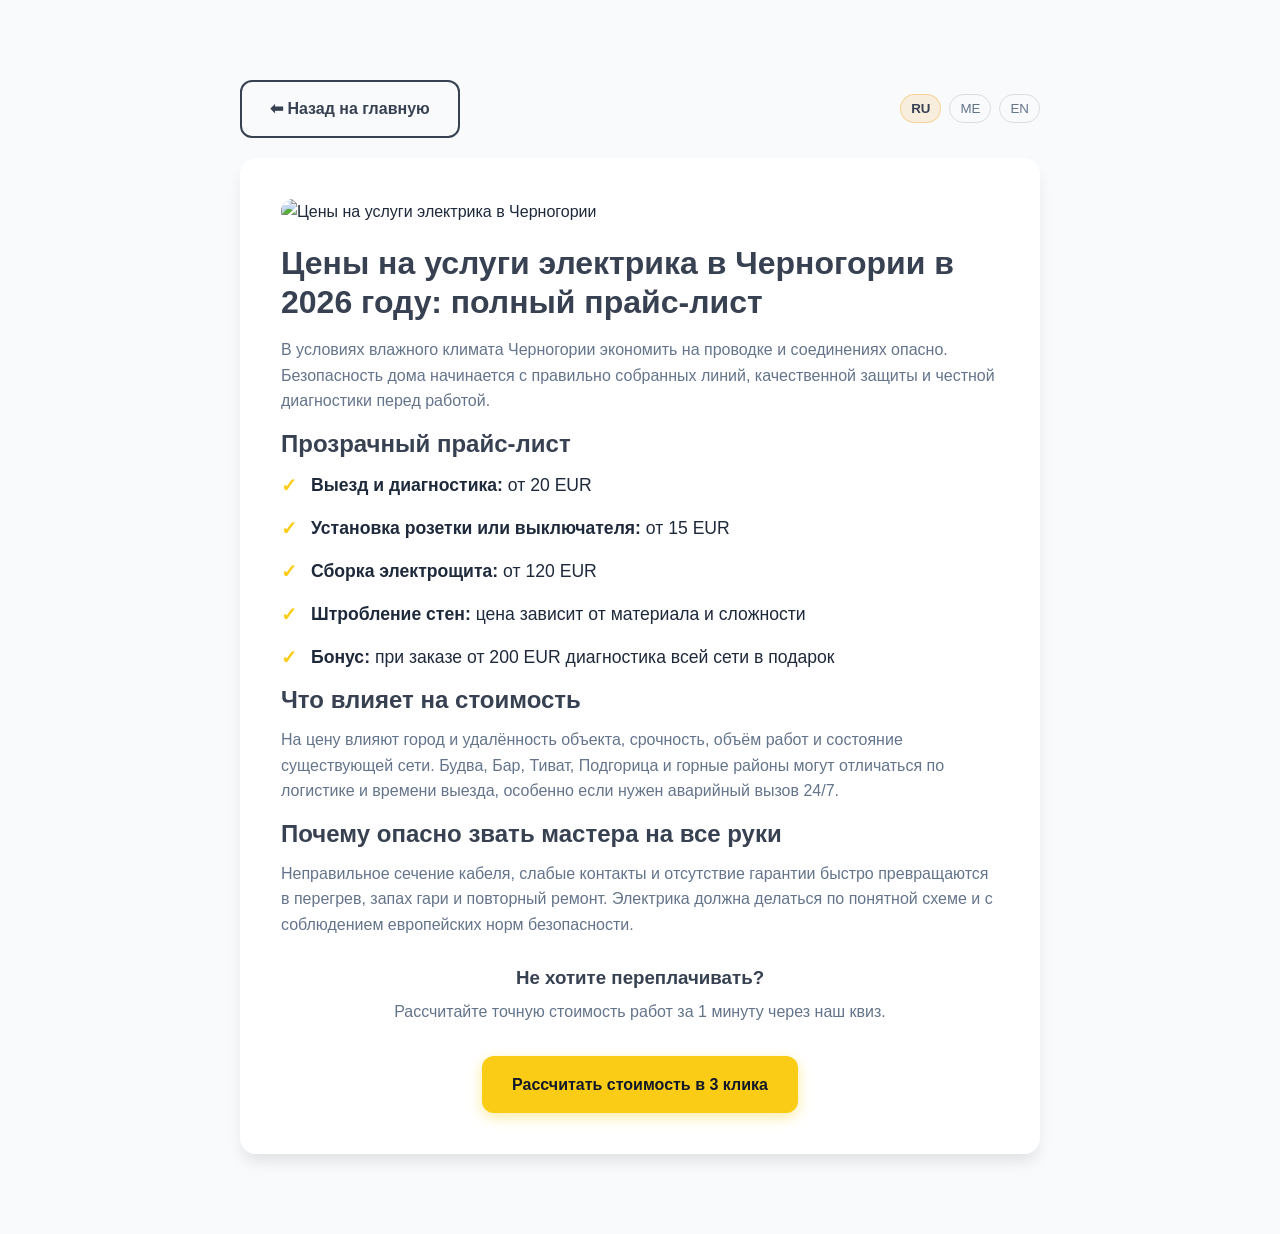
==== commit b3fdd5f5: "Rebuild Montenegro SEO articles and update homepage topics" ====
--- a/articles/article-1.html
+++ b/articles/article-1.html
@@ -1,11 +1,41 @@
-﻿<!DOCTYPE html>
+<!DOCTYPE html>
 <html lang="ru">
 <head>
 <meta charset="UTF-8">
 <meta name="viewport" content="width=device-width, initial-scale=1.0">
-<meta name="description" data-ru="Как выбрать электрика в Подгорице и Баре." data-ro="Kako izabrati električara u Podgorici i Baru." data-en="How to choose an electrician in Podgorica and Bar." content="Как выбрать электрика в Подгорице и Баре.">
-<title data-ru="Как выбрать электрика в Подгорице и Баре" data-ro="Kako izabrati električara u Podgorici i Baru" data-en="How to choose an electrician in Podgorica and Bar">Как выбрать электрика в Подгорице и Баре</title>
+<meta name="description" data-ru="Цены на услуги электрика в Черногории в 2026 году: прозрачный прайс, диагностика, аварийный выезд и электромонтаж." data-ro="Cijene električarskih usluga u Crnoj Gori 2026: transparentan cjenovnik, dijagnostika, hitan izlazak i elektro radovi." data-en="Electrician service prices in Montenegro in 2026: transparent pricing, diagnostics, emergency visits, and electrical work." content="Цены на услуги электрика в Черногории в 2026 году: прозрачный прайс, диагностика, аварийный выезд и электромонтаж.">
+<title data-ru="Цены на услуги электрика в Черногории в 2026 году" data-ro="Cijene električarskih usluga u Crnoj Gori 2026" data-en="Electrician service prices in Montenegro in 2026">Цены на услуги электрика в Черногории в 2026 году</title>
 <link rel="stylesheet" href="../style.css">
 <script defer src="article-lang.js"></script>
 </head>
-<body class="bg-light"><div class="container section-padding container-narrow"><div style="display:flex;justify-content:space-between;gap:16px;align-items:center;flex-wrap:wrap;margin-bottom:20px;"><a href="../index.html" class="btn btn-outline" data-ru="⬅ Назад на главную" data-ro="⬅ Nazad na početnu" data-en="⬅ Back to home">⬅ Назад на главную</a><div class="lang-switch"><button class="lang-label active" type="button" data-lang="ru">RU</button><button class="lang-label" type="button" data-lang="ro">ME</button><button class="lang-label" type="button" data-lang="en">EN</button></div></div><div class="glass-panel"><img src="../images/article-1.png" alt="Electrician" data-alt-ru="Как выбрать электрика в Подгорице и Баре" data-alt-ro="Kako izabrati električara u Podgorici i Baru" data-alt-en="How to choose an electrician in Podgorica and Bar" style="width:100%;border-radius:12px;margin-bottom:20px;"><h1 data-ru="Как выбрать электрика в Подгорице и Баре" data-ro="Kako izabrati električara u Podgorici i Baru" data-en="How to choose an electrician in Podgorica and Bar">Как выбрать электрика в Подгорице и Баре</h1><p data-ru="Ищите не просто мастера, а специалиста, который понимает нагрузку квартиры или дома, умеет собирать щит, рассчитывать линии под бойлер, духовку и кондиционер и даёт понятную смету после осмотра." data-ro="Tražite ne samo majstora, već stručnjaka koji razumije opterećenje stana ili kuće, zna da sastavi ormar, izračuna linije za bojler, rernu i klimu i daje jasnu ponudu nakon pregleda." data-en="Look not just for a handyman, but for a specialist who understands apartment and house loads, knows how to assemble panels, calculate lines for boilers, ovens, and AC units, and gives a clear quote after inspection.">Ищите не просто мастера, а специалиста, который понимает нагрузку квартиры или дома, умеет собирать щит, рассчитывать линии под бойлер, духовку и кондиционер и даёт понятную смету после осмотра.</p><h2 data-ru="На что смотреть" data-ro="Na šta obratiti pažnju" data-en="What to look for">На что смотреть</h2><ul><li data-ru="Реальные фото щитов и завершённых объектов" data-ro="Stvarne fotografije ormara i završenih objekata" data-en="Real photos of panels and completed projects">Реальные фото щитов и завершённых объектов</li><li data-ru="Внятную смету, а не цену наугад" data-ro="Jasnu ponudu, a ne cijenu napamet" data-en="A clear quote instead of a random price">Внятную смету, а не цену наугад</li><li data-ru="Гарантию и готовность проверить всё после монтажа" data-ro="Garanciju i spremnost da se sve provjeri nakon montaže" data-en="A warranty and willingness to test everything after installation">Гарантию и готовность проверить всё после монтажа</li></ul><p data-ru="Для Подгорицы, Бара и побережья особенно важен аккуратный монтаж, надёжная защита и правильное распределение линий. Это избавляет от перегрева, выбивающих автоматов и переделок после ремонта." data-ro="Za Podgoricu, Bar i primorje posebno su važni uredna montaža, pouzdana zaštita i pravilna raspodjela linija. To štedi od pregrijavanja, ispadanja automata i skupih prepravki nakon renoviranja." data-en="For Podgorica, Bar, and the coast, clean installation, reliable protection, and proper circuit grouping are especially important. This helps avoid overheating, tripping breakers, and expensive rework after renovation.">Для Подгорицы, Бара и побережья особенно важен аккуратный монтаж, надёжная защита и правильное распределение линий. Это избавляет от перегрева, выбивающих автоматов и переделок после ремонта.</p></div></div></body></html>
+<body class="bg-light">
+<div class="container section-padding container-narrow">
+<div style="display:flex;justify-content:space-between;gap:16px;align-items:center;flex-wrap:wrap;margin-bottom:20px;">
+<a href="../index.html" class="btn btn-outline" data-ru="⬅ Назад на главную" data-ro="⬅ Nazad na početnu" data-en="⬅ Back to home">⬅ Назад на главную</a>
+<div class="lang-switch"><button class="lang-label active" type="button" data-lang="ru">RU</button><button class="lang-label" type="button" data-lang="ro">ME</button><button class="lang-label" type="button" data-lang="en">EN</button></div>
+</div>
+<div class="glass-panel">
+<img src="../images/article-2.png" alt="Electrician prices in Montenegro" data-alt-ru="Цены на услуги электрика в Черногории" data-alt-ro="Cijene električarskih usluga u Crnoj Gori" data-alt-en="Electrician prices in Montenegro" style="width:100%;border-radius:12px;margin-bottom:20px;">
+<h1 data-ru="Цены на услуги электрика в Черногории в 2026 году: полный прайс-лист" data-ro="Cijene električarskih usluga u Crnoj Gori 2026: kompletan cjenovnik" data-en="Electrician service prices in Montenegro in 2026: full price list">Цены на услуги электрика в Черногории в 2026 году: полный прайс-лист</h1>
+<p data-ru="В условиях влажного климата Черногории экономить на проводке и соединениях опасно. Безопасность дома начинается с правильно собранных линий, качественной защиты и честной диагностики перед работой." data-ro="U vlažnoj klimi Crne Gore opasno je štedjeti na instalaciji i spojevima. Bezbjednost doma počinje pravilno izvedenim linijama, kvalitetnom zaštitom i poštenom dijagnostikom prije radova." data-en="In Montenegro's humid climate, cutting corners on wiring and connections is risky. Home safety starts with correctly built circuits, proper protection, and honest diagnostics before any work begins.">В условиях влажного климата Черногории экономить на проводке и соединениях опасно. Безопасность дома начинается с правильно собранных линий, качественной защиты и честной диагностики перед работой.</p>
+<h2 data-ru="Прозрачный прайс-лист" data-ro="Transparentan cjenovnik" data-en="Transparent price list">Прозрачный прайс-лист</h2>
+<ul class="check-list">
+<li data-ru="<b>Выезд и диагностика:</b> от 20 EUR" data-ro="<b>Izlazak i dijagnostika:</b> od 20 EUR" data-en="<b>Visit and diagnostics:</b> from 20 EUR"><b>Выезд и диагностика:</b> от 20 EUR</li>
+<li data-ru="<b>Установка розетки или выключателя:</b> от 15 EUR" data-ro="<b>Ugradnja utičnice ili prekidača:</b> od 15 EUR" data-en="<b>Socket or switch installation:</b> from 15 EUR"><b>Установка розетки или выключателя:</b> от 15 EUR</li>
+<li data-ru="<b>Сборка электрощита:</b> от 120 EUR" data-ro="<b>Sklapanje razvodnog ormara:</b> od 120 EUR" data-en="<b>Electrical panel assembly:</b> from 120 EUR"><b>Сборка электрощита:</b> от 120 EUR</li>
+<li data-ru="<b>Штробление стен:</b> цена зависит от материала и сложности" data-ro="<b>Štemovanje zidova:</b> cijena zavisi od materijala i složenosti" data-en="<b>Wall chasing:</b> price depends on material and complexity"><b>Штробление стен:</b> цена зависит от материала и сложности</li>
+<li data-ru="<b>Бонус:</b> при заказе от 200 EUR диагностика всей сети в подарок" data-ro="<b>Bonus:</b> za narudžbe od 200 EUR dijagnostika cijele mreže je poklon" data-en="<b>Bonus:</b> for orders above 200 EUR, full network diagnostics are included"><b>Бонус:</b> при заказе от 200 EUR диагностика всей сети в подарок</li>
+</ul>
+<h2 data-ru="Что влияет на стоимость" data-ro="Šta utiče na cijenu" data-en="What affects the price">Что влияет на стоимость</h2>
+<p data-ru="На цену влияют город и удалённость объекта, срочность, объём работ и состояние существующей сети. Будва, Бар, Тиват, Подгорица и горные районы могут отличаться по логистике и времени выезда, особенно если нужен аварийный вызов 24/7." data-ro="Na cijenu utiču grad i udaljenost objekta, hitnost, obim radova i stanje postojeće mreže. Budva, Bar, Tivat, Podgorica i planinski krajevi mogu se razlikovati po logistici i vremenu izlaska, posebno kada je potreban hitan dolazak 24/7." data-en="The price depends on the city and distance, urgency, scope of work, and condition of the existing system. Budva, Bar, Tivat, Podgorica, and mountain areas can differ in logistics and response time, especially for emergency 24/7 visits.">На цену влияют город и удалённость объекта, срочность, объём работ и состояние существующей сети. Будва, Бар, Тиват, Подгорица и горные районы могут отличаться по логистике и времени выезда, особенно если нужен аварийный вызов 24/7.</p>
+<h2 data-ru="Почему опасно звать мастера на все руки" data-ro="Zašto je opasno zvati univerzalnog majstora" data-en="Why hiring a generic handyman is risky">Почему опасно звать мастера на все руки</h2>
+<p data-ru="Неправильное сечение кабеля, слабые контакты и отсутствие гарантии быстро превращаются в перегрев, запах гари и повторный ремонт. Электрика должна делаться по понятной схеме и с соблюдением европейских норм безопасности." data-ro="Pogrešan presjek kabla, slabi kontakti i nedostatak garancije brzo se pretvaraju u pregrijavanje, miris paljevine i ponovni popravak. Elektrika mora biti izvedena po jasnoj šemi i uz poštovanje evropskih sigurnosnih standarda." data-en="Wrong cable sizing, weak connections, and no warranty quickly lead to overheating, burning smells, and repeat repairs. Electrical work must follow a clear plan and comply with European safety standards.">Неправильное сечение кабеля, слабые контакты и отсутствие гарантии быстро превращаются в перегрев, запах гари и повторный ремонт. Электрика должна делаться по понятной схеме и с соблюдением европейских норм безопасности.</p>
+<div class="mt-30 text-center">
+<h3 data-ru="Не хотите переплачивать?" data-ro="Ne želite da preplatite?" data-en="Do not want to overpay?">Не хотите переплачивать?</h3>
+<p data-ru="Рассчитайте точную стоимость работ за 1 минуту через наш квиз." data-ro="Izračunajte tačnu cijenu radova za 1 minut kroz naš kviz." data-en="Calculate the exact cost of work in 1 minute using our quiz.">Рассчитайте точную стоимость работ за 1 минуту через наш квиз.</p>
+<a href="../index.html#quiz" class="btn btn-primary mt-15" data-ru="Рассчитать стоимость в 3 клика" data-ro="Izračunaj cijenu u 3 klika" data-en="Calculate the cost in 3 clicks">Рассчитать стоимость в 3 клика</a>
+</div>
+</div>
+</div>
+</body>
+</html>
--- a/style.css
+++ b/style.css
@@ -228,18 +228,14 @@
 }
 
 .logo {
-  font-family: var(--font-heading);
-  font-weight: 800;
-  font-size: 1.5rem;
-  color: var(--primary);
-  display: flex;
-  align-items: center;
-  gap: 10px;
+  display: flex;
+  align-items: center;
+  min-width: 180px;
 }
 
 .site-logo {
-  width: 42px;
-  height: 42px;
+  width: 180px;
+  height: auto;
   display: block;
   object-fit: contain;
 }
